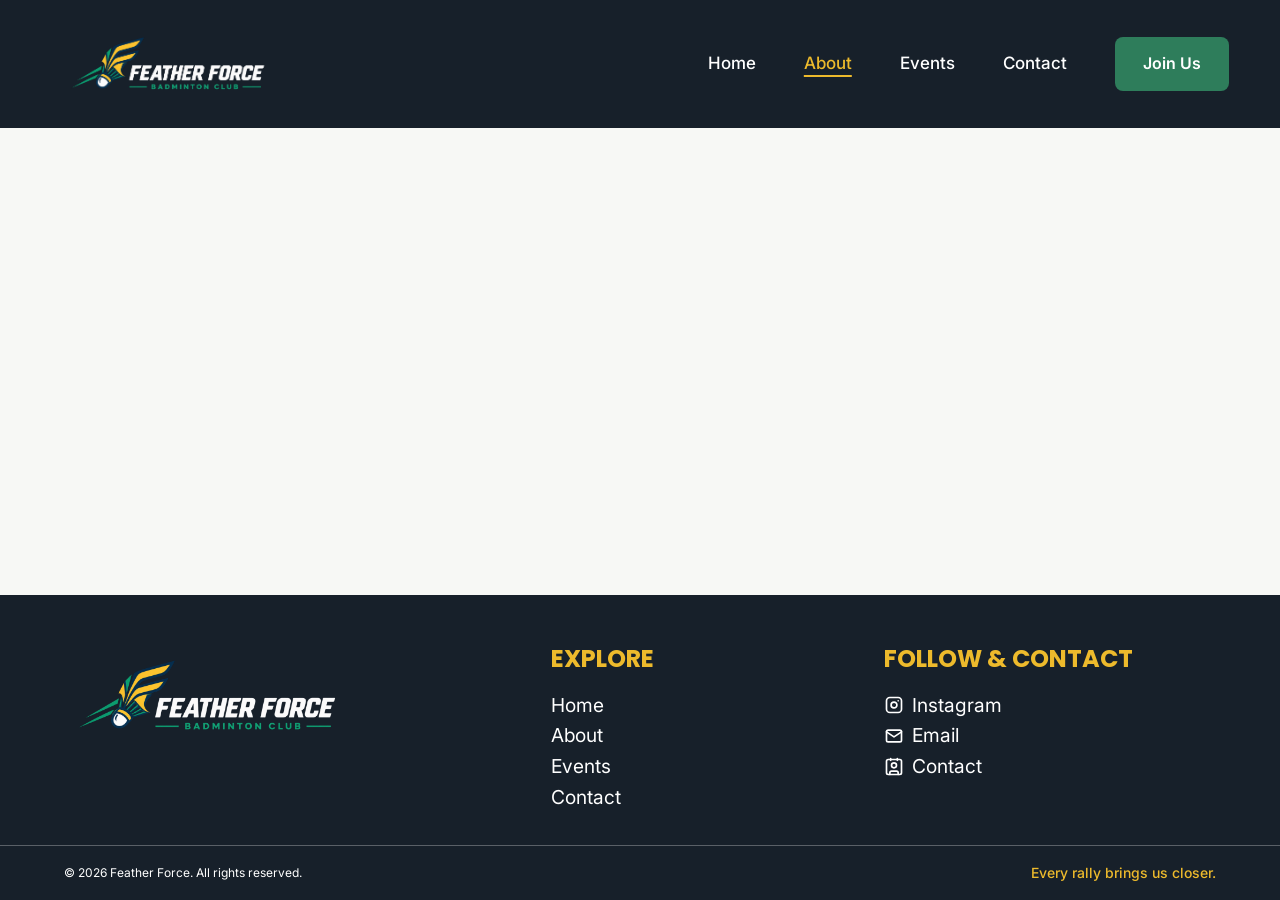
==== about.html @ 4f42dbd6 "feat: skapa grundstruktur med header och footer för about-sidan" ====
<!DOCTYPE html>
<html lang="en">
<head>
    <meta charset="UTF-8">
    <meta name="viewport" content="width=device-width, initial-scale=1.0">
    <title>About Us | Feather Force </title>

    <!-- CSS Filer -->
     <link rel="stylesheet" href="css/about.css">
     <link rel="stylesheet" href="css/main.css">

    <!-- Font Style -->
     <link rel="preconnect" href="https://fonts.googleapis.com">
     <link rel="preconnect" href="https://fonts.gstatic.com" crossorigin>
     <link href="https://fonts.googleapis.com/css2?family=Inter:wght@400;500;600;700&family=Poppins:wght@400;500;600;700&display=swap" rel="stylesheet">

    <!-- Favicon -->
      <link rel="icon" type="image/png" href="images/Feather-Force-Icon.png">

    <!-- Js -->
    <script src="main.js" defer></script>
</head>

<!-- Hela sidans innehålelt -->
<body>

    <!-- Sidans Header -->
     <header class="site-header">

        <!-- Logotyp -->
         <a href="index.html" class="logo">
            <img src="images/Feather-Force-logo.png"
            alt="Feather Force Logo ">
         </a>

        <!-- Hamburgare Meny för mobil -->
          <button 
             type="button" 
             class="menu-toggle"  
             aria-expanded="false">

             <span class="menu-text">MENY</span>

             <span class="menu-icon">
                 <span></span>
                 <span></span>
                 <span></span>
             </span>
            </button>

         <!-- Huvudnavigation -->
          <nav class="navbar">

            <ul class="nav-list">
                <li><a href="index.html">Home</a></li>
                <li><a href="about.html" class="active" aria-current="page" >About</a></li>
                <li><a href="events.html">Events</a></li>
                <li><a href="contact.html">Contact</a></li>
            </ul>

            <!-- Join Button -->
              <a href="#cta" class="btn">Join Us</a>

          </nav>

    </header>


    <!-- Sidans huvudinnehållet -->
    <main>

    </main>

    <!-- Footer -->
     <footer class="site-footer">

        <div class="footer-container">

            <!-- Logotyp -->
            <a href="index.html" class="footer-logo">
                <img src="images/Feather-Force-logo.png"
                alt="Feather Force logo">
            </a>

            <!-- Utforska rubrik -->
            <div class="footer-column">
                <h2>EXPLORE</h2>
                <ul>
                    <li><a href="index.html">Home</a></li>
                    <li><a href="about.html">About</a></li>
                    <li><a href="events.html">Events</a></li>
                    <li><a href="contact.html">Contact</a></li>
                </ul>
            </div>

            <!-- Social medier och kontakt -->

            <div class="footer-column">
                <h2>FOLLOW &amp; CONTACT</h2>

                <ul class="footer-links">
                    <li>
                        <a href="#">
                            <img src="images/brand-instagram.svg" 
                            alt="" >Instagram
                       </a>
                    </li>
                
                    <li>
                        <a href="#">
                            <img src="images/mail.svg" 
                            alt="" >Email
                        </a>
                    </li>

                    <li>
                        <a href="contact.html">
                            <img src="images/contact.svg" 
                            alt="" >Contact
                        </a>
                    </li>
                </ul>
            </div>             
        </div>

        <!-- Copyright och slogan -->
        <div class="footer-bottom">
  
            <small>&copy; 2026 Feather Force. All rights reserved.</small>
            <p>Every rally brings us closer.</p>
        </div>

     </footer>

</body>
---- css/main.css ----
/* ==========================
   Grundinställningar
========================== */

/* CSS Reset */
* {
    margin: 0;
    padding: 0;
    box-sizing: border-box;
}

/* Färger och typsnitt */
:root {
    /* Typsnitt */
    --font-heading: 'Poppins', sans-serif;
    --font-body: 'Inter', sans-serif;

    /* Grundfärger */
    --color-primary: #2E7D5B;
    --color-text: #18324A;
    --color-background: #F7F8F5;

    /* Kompletterande färger */
    --color-navy: #26354B;
    --color-dark-navy: #17202A;
    --color-yellow: #EDBA2C;
    --color-white: #ffffff;

    /* Border linje färg */
    --color-border: #d1d5db;
}

/* Grundläggande sidinställningar */
body {
    min-height: 100vh;
    display: flex;
    flex-direction: column;
    
    font-family: var(--font-body);
    color: var(--color-text);
    background-color: var(--color-background);
    line-height: 1.6;
}

/* Rubriker */
h1, h2, h3, h4, h5, h6 {
    font-family: var(--font-heading);
    line-height: 1.3;
}

/* Gemensam stil för label */
.label{
    color: var(--color-primary);
    font-size: 0.875;
    font-weight: bold;
}

/* Gemensam stil för knappar */
.button{
    display: inline-block;
    border-radius: 10px;
    font-weight: 600;
    text-decoration: none;

    transition: background-color 0.3s ease,
        color 0.3s ease,
        border-color 0.3s ease,
        transform 0.2s ease;
    cursor: pointer;
}

/* Gemensam hover för primär knappar */
.button-primary:hover {
    background-color: #245f46;
    transform: translateY(-2px);
}

/* Gemensam active för primär */
.button-primary:active {
    background-color: #1b4935;
    transform: translateY(0);
}

/* Gemensam hover för sekundär knappar */
.button-secondary:hover {
    background-color: var(--color-navy);
    color: var(--color-white);
    transform: translateY(-2px);
}

/* Gemensam ative för sekundär knappar */
.button-secondary:active {
    background-color: var(--color-dark-navy);
    color: var(--color-white);
    transform: translateY(0);
}

/* Gemensam hover för  alla länkar */
.events-link:hover,
.events-link1:hover,
.events-link3:hover,
.events-link1:hover{
    color: #245f46;
}

/* Gemensam avtive för alla länakr */
.events-link:active,
.events-link1:active,
.events-link2:active,
.events-link3:active{
    color: #1b4935;
}

/* Länkar */
a {
    color: inherit;
}

/* Tangentbordsnavigering */
:focus-visible {
    outline: 2px solid var(--color-yellow);
    outline-offset: 3px;
}
/* ------------------------------------------------ */

/* ==========================
  Header - Mobile first 
========================== */

/* Sidhuvud */
.site-header {
    display: flex;
    justify-content: space-between;
    align-items: center;

    flex-wrap: wrap;
    padding: 1rem 2% ;
    background-color: var(--color-dark-navy);
    color: var(--color-white);
    
    
}

/* Logotyp */
.logo img {
    display: block;
    width: 13rem;
    height: auto;
}

/* Hamburgermeny */
.menu-toggle {
    display: flex;
    align-items: center;
    gap: 0.5rem;
    padding: 0.5rem;

    background: transparent;
    border: none;
    color: var(--color-white);
    font: inherit;
    cursor: pointer;

    transform: translateY(8px);
}

/* Menytext */
.menu-text {
    font-size: 1rem;
    font-weight: 600;
    letter-spacing: 0.05em;
}

/* Hamburgarikon */
.menu-icon {
    display: flex;
    flex-direction: column;
    gap: 0.3125rem;
    
}

/* Hamburgarikonens tre linjer */
.menu-icon span {
    display: block;
    width: 1.5rem;
    height: 0.125rem;

    background-color: currentColor;
    border-radius: 0.125rem;
    transition: transform 0.3s ease, opacity 0.3s ease;
}

/* Första linjen när menyn öppnas */
.menu-toggle[aria-expanded="true"] .menu-icon span:first-child {
    transform: translateY(7px) rotate(45deg);
}

/* Mittenlinjen när menyn öppnas */
.menu-toggle[aria-expanded="true"] .menu-icon span:nth-child(2) {
    opacity: 0;
}

/* Sista linjen när menyn öppnas */
.menu-toggle[aria-expanded="true"] .menu-icon span:last-child {
    transform: translateY(-7px) rotate(-45deg);
}

/* Navigation - dold på mobil */
.navbar {
    display: none;
    flex-direction: column;
    align-items: center;
    
    width: 100%;
    gap: 1.5rem;
}

/* Visa navigation när menyn öppnas */
.navbar.is-open {
    display: flex;
    padding: 1.5rem 0;

    border-top: 1px solid rgba(245, 246, 243, 0.3);
    border-bottom: 1px solid rgba(245, 246, 243, 0.3);
}

/* Navigationslista */
.nav-list {
    display: flex;
    flex-direction: column;
    align-items: center;

    gap: 0.125rem;
    list-style: none;
    font-weight: 500;
}

/* Navigationslänkar */
.nav-list a {
    display: inline-block;
    padding: 0.5rem;

    font-size: 1.25rem;
    color: var(--color-white);
    text-decoration: none;
    transition: color 0.3s ease;
}

/* Aktiv sida */
.nav-list a.active {
    color: var(--color-yellow);
    text-decoration: underline;
    text-decoration-color: var(--color-yellow);
    text-decoration-thickness: 0.125rem;
    text-underline-offset: 0.35rem;
}

/* Hover på navigationslänkar */
.nav-list a:hover {
    color: var(--color-yellow);
}

/* Join Us-knapp */
.navbar .btn {
    display: inline-block;
    padding: 0.75rem 1.5rem;
    background-color: var(--color-primary);

    color: var(--color-white);
    font-weight: 600;
    text-decoration: none;
    text-align: center;

    border-radius: 8px;
    transition: background-color 0.3s ease;
}

/* Hover på Join Us-knappen */
.navbar .btn:hover {
    background-color: #236146;
    transform: translateY(-2px);
}

/* ---------------------------------------- */

/* ==========================
  Footer - Mobile first 
========================== */

/* Sidans footer */
.site-footer {
   margin-top: auto;
   color: var(--color-white);
   padding: 3rem 0 0;
   background-color: var(--color-dark-navy);
}

/* Behållare för footerns innehåll */
.footer-container {
    display: grid;
    grid-template-columns: repeat(2, minmax(0, 1fr));

    gap: 2rem 1rem;
    width: 90%;
    max-width: 75rem;
    margin: 0 auto;
}

/* Logotyp över båda kolumnerna */
.footer-logo {
    grid-column: 1 / -1;
    justify-self: center;
}

/* Anpassar logotypens storlek */
.footer-logo img {
    display: block;
    width: 13rem;
    height: auto;
   
}

/* Kolumner för länkar och kontakt */
.footer-column {
    display: flex;
    flex-direction: column;
    align-items: flex-start;

    gap: 1rem;
    text-align: left;
    transform: translateX(1rem);
}

.footer-column h2{
    color: var(--color-yellow);
}

/* Listelement i footer */
.footer-column li {
    list-style: none;
}

/* Länkar i footerns kolumner */
.footer-column a {
    color: var(--color-white);
    font-size: 1rem;
    text-decoration: none;
    transition: color 0.3s ease;
}

/* Hover och tangentbordsfokus på länkar */
.footer-column a:hover,
.footer-column a:focus-visible {
    color: var(--color-yellow);
}

/* Lista för sociala medier och kontakt */
.footer-links {
    align-items: flex-start;
}

/* Länkar för sociala medier och kontakt */
.footer-links a {
    display: flex;
    align-items: center;
    gap: 0.5rem; 
}

/* Ikoner för sociala medier och kontakt */
.footer-links img {
    display: block;
    width: 1.25rem;
    height: 1.25rem;
    flex-shrink: 0;
    filter: brightness(0) invert(1);
}

/* Nedre delen av footer */
.footer-bottom {
    display: flex;
    flex-direction: column;
    align-items: center;
    gap: 0.75rem;

    margin-top: 3rem;
    padding: 1.5rem 5%;
    border-top: 1px solid rgba(245, 246, 243, 0.3);
    text-align: center;
}

/* Copyright-text */
.footer-bottom small {
    font-size: 0.75rem;
    line-height: 1.5;
}

/* Webbplatsens slogan */
.footer-bottom p {
    font-size: 0.875rem;
    font-weight: 500;
    color: var(--color-yellow);
}







/* ==========================================
   Header för laptop –  1024px
========================================== */

@media (min-width: 1024px) {

    /* Sidhuvud */
    .site-header {
        display: flex;
        flex-direction: row;
        padding: 1.5rem 4%;

        flex-wrap: nowrap;
        justify-content: space-between;
        align-items: center;

        position: sticky;
        top: 0;
        z-index: 1000;
    }

     /* Logotyp */
    .logo {
        margin-left: 0;
    }

    /* Logotyp bild */
    .logo img {
        width: 15rem;
    }

    /* Dölj hamburgermeny */
    .menu-toggle {
        display: none;
    }

    /* Navigation */
    .navbar,
    .navbar.is-open {
        display: flex;
        flex-direction: row;
        align-items: center;

        width: auto;
        gap: 2.5rem;
        padding: 0;
        margin: 0;
        border: none;
    }

    /* Navigationslista */
    .nav-list {
        display: flex;
        flex-direction: row;
        align-items: center;
        gap: 2rem;
    }

    /* Navigationslänkar */
    .nav-list a {
        font-size: 1.0625rem;
        white-space: nowrap;
    }

    /* Join Us-knapp */
    .navbar .btn {
        padding: 0.875rem 1.75rem;
        white-space: nowrap;
    }




   /* ==========================================
    Footer för laptop –  1024px
   ========================================== */

    /* Behållare med tre kolumner */
    .footer-container {
        display: grid;
        grid-template-columns: 1.5fr 1fr 1.2fr;
        align-items: start;   
        gap: 2rem;

        width: 92%;
        max-width: none;
        margin: 0 auto;
    }

    /* Logotyp i första kolumnen */
    .footer-logo {
        grid-column: 1;
        justify-self: start;
    }


    /* Anpassar logotypens storlek */
    .footer-logo img {
        display: block;
        width: 20rem;
        height: auto;
    }

    /* Nedre delen av footer */
    .footer-bottom {
        flex-direction: row;
        justify-content: space-between;
        align-items: center;

        margin-top: 2rem;
        padding: 1rem 5%;
    }

    .footer-column a{
        font-size: 1.2rem;
    }
    
}


    
/* ==========================================
  Header – Stora skärmar (från 1440px)
========================================== */
@media (min-width: 1920px) {


   /* Logotyp */
   .logo img{
       width: 20rem;
   }


   /* Navigationslänkar */
   .nav-list a {
       font-size: 1.125rem;
      
   }


   /* Join Us-knapp */
   .navbar .btn {
       padding: 1rem 4rem;
       font-size: 1.15rem;
   }
  
}
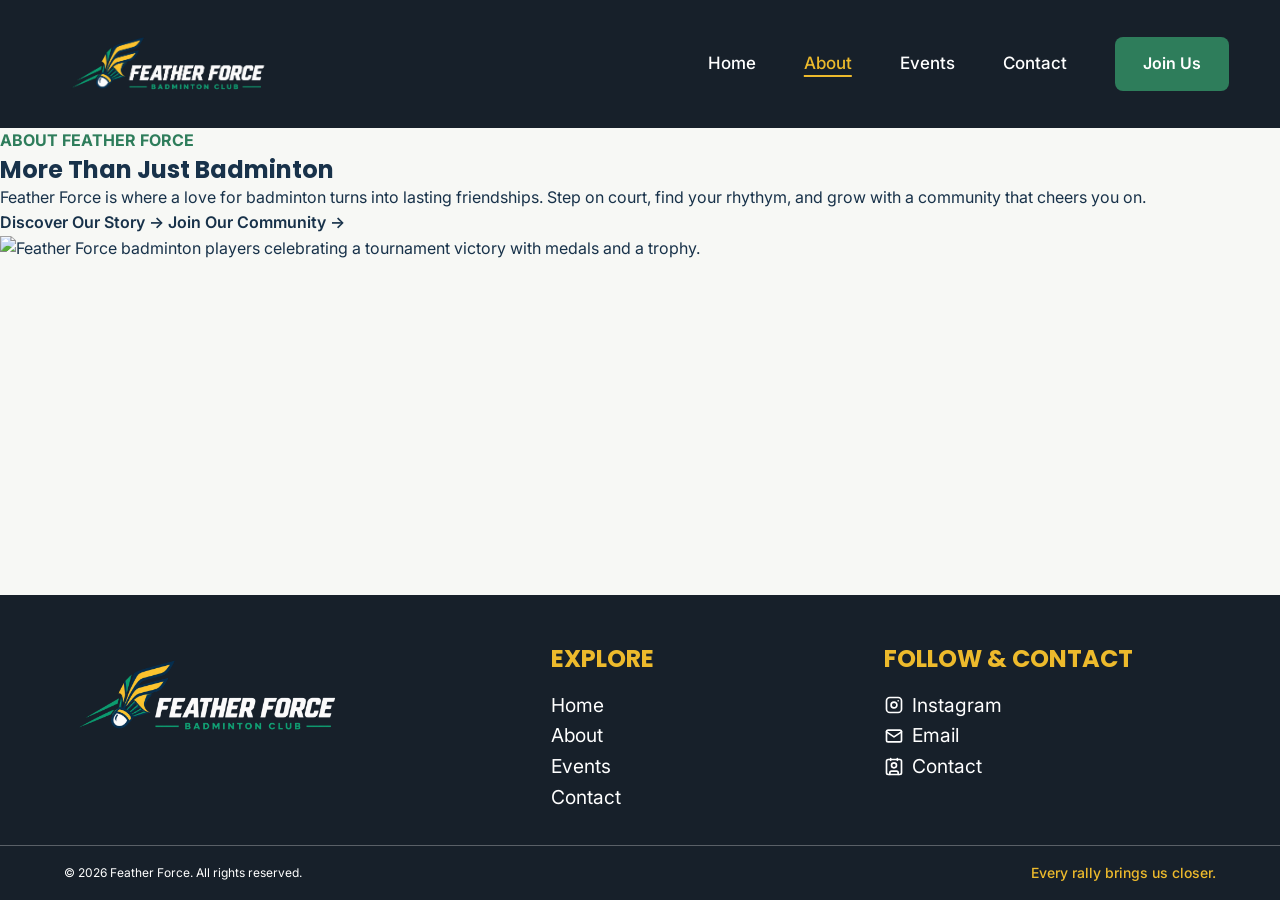
==== commit 93c14342: "feat: Skapar  hero-sektion för About-sidan" ====
--- a/about.html
+++ b/about.html
@@ -69,6 +69,56 @@
     <!-- Sidans huvudinnehållet -->
     <main>
 
+        <!-- Hero sektion -->
+        <section class="hero-section">
+
+            <!-- Hero Inehållet behållare  -->
+            <div class="hero-container">
+
+                <!-- Hero innehållet -->
+                <div class="hero-content">
+
+                    <!-- Etikettet -->
+                    <span class="label">
+                        ABOUT FEATHER FORCE
+                    </span>
+
+                    <!-- Sidans huvudrubrik -->
+                    <h1>More Than Just Badminton </h1>
+
+                    <!-- Presentation -->
+                    <p>
+                       Feather Force is where a love for badminton turns
+                       into lasting friendships. Step on court, find your rhythym,
+                       and grow with a community that cheers you on. 
+                    </p>
+
+                    <!-- Knappar -->
+                     <div class="hero-actions">
+
+                        <a href="#our-story"
+                        class="button button-primary">
+                        Discover Our Story &rightarrow;
+                        </a>
+
+                        <a href="contact.html"
+                        class="button button-secondary">
+                        Join Our Community &rightarrow;
+                        </a>
+
+                     </div>
+                </div>
+
+                <!-- Hero-bild -->
+                <img src="images/about-page-hero-img.png"
+                  alt="Feather Force badminton players celebrating 
+                  a tournament victory with medals and a trophy."
+                  class="hero-image"
+                >
+            </div>
+        </section>
+
+
     </main>
 
     <!-- Footer -->
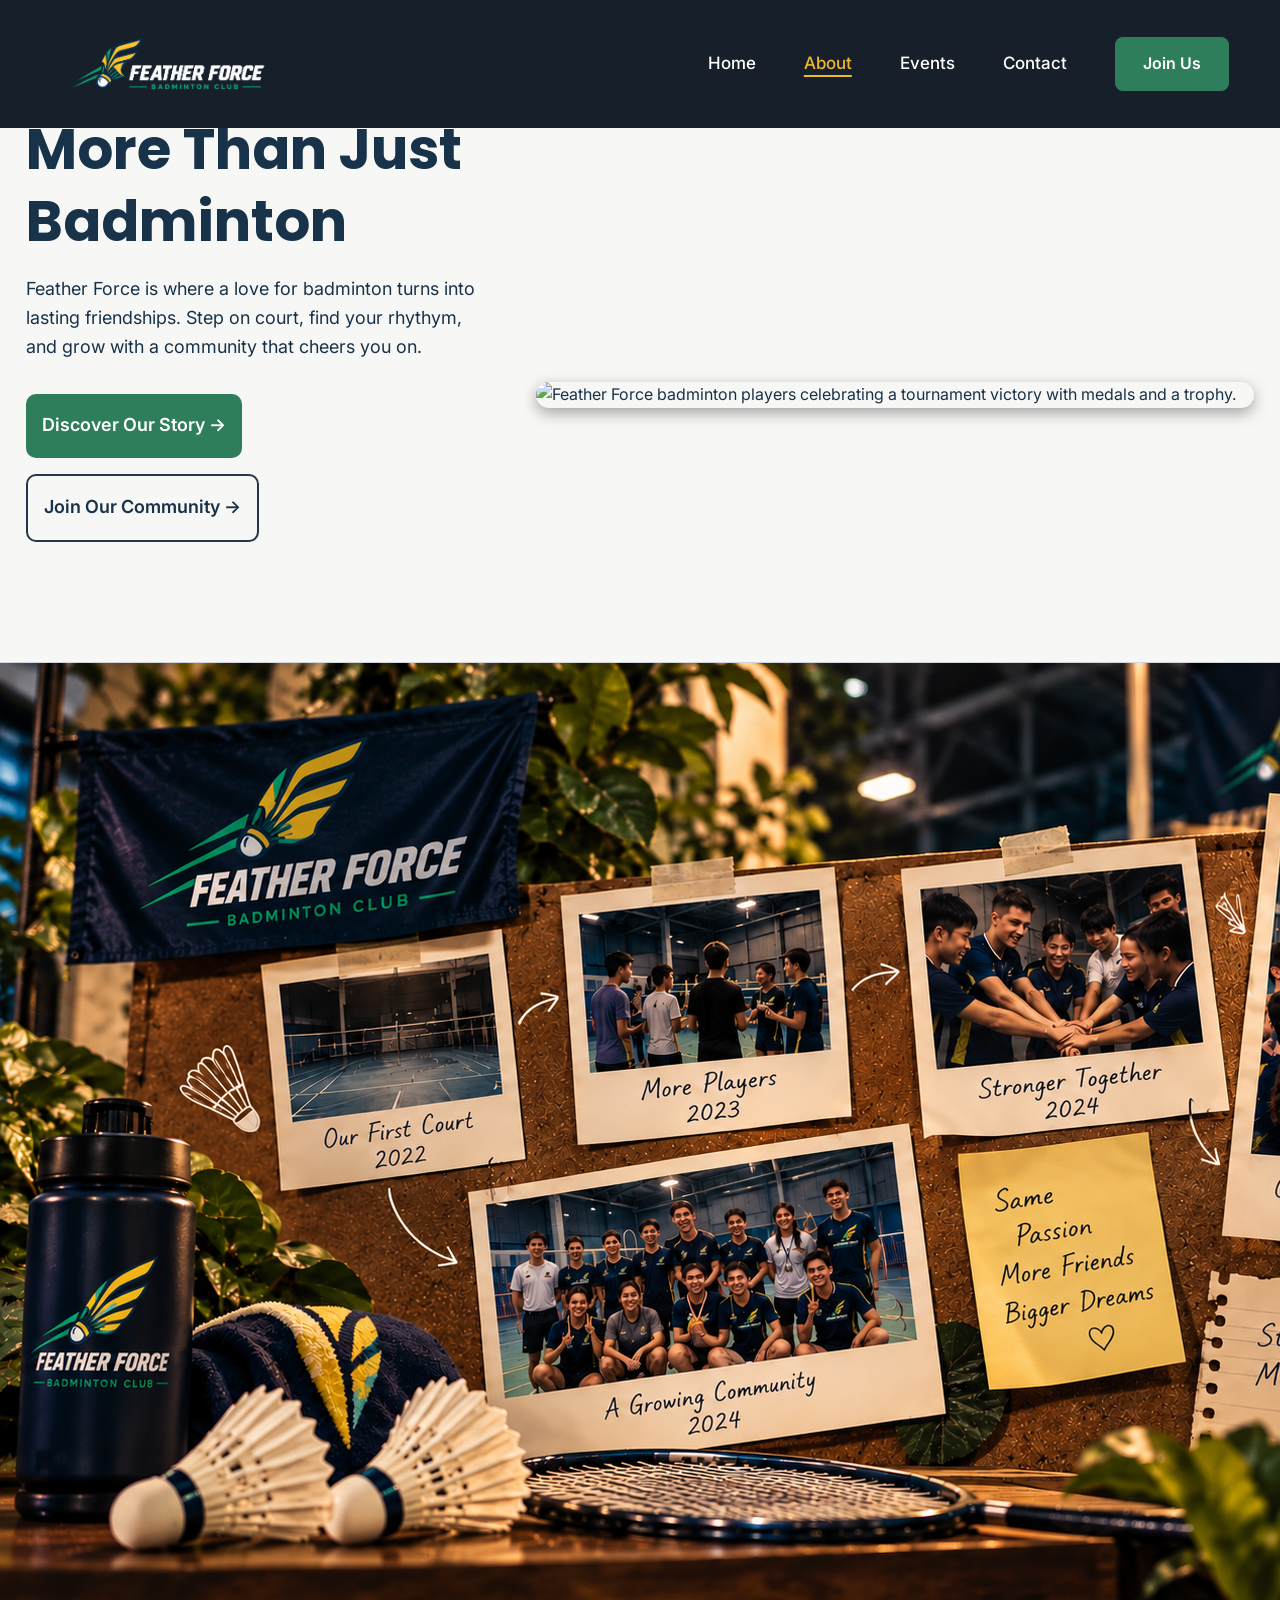
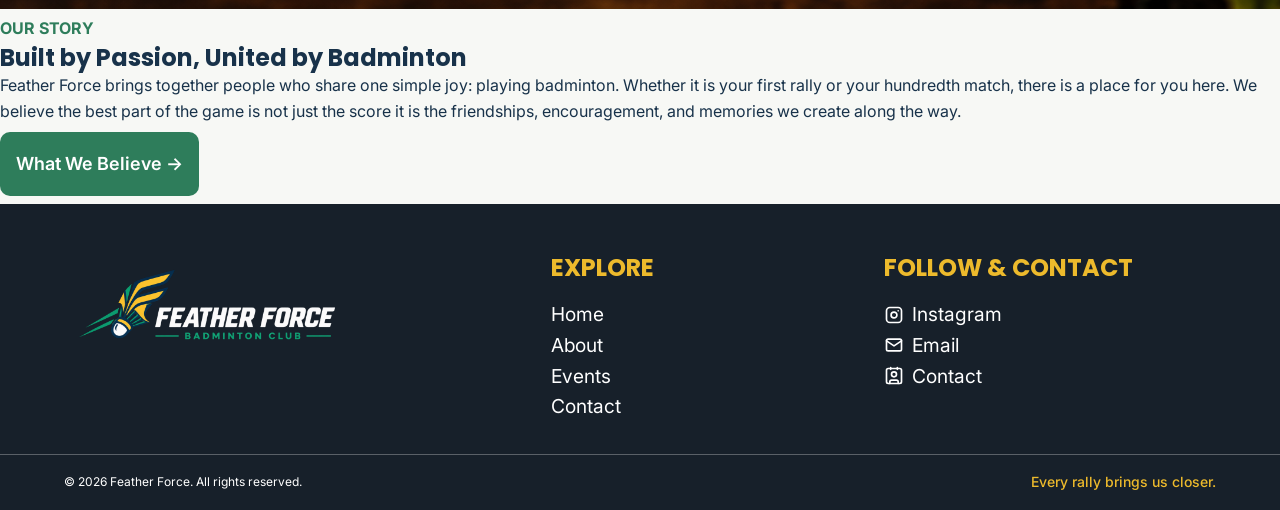
==== commit 5f8903bc: "feat: lägg till story-sektion på About-sidan" ====
--- a/about.html
+++ b/about.html
@@ -117,6 +117,51 @@
                 >
             </div>
         </section>
+
+
+         <!-- Story sektion -->
+        <section class="story-section">
+
+            <!-- Story Inehållet behållare  -->
+            <div class="story-container">
+
+                <!-- story-bild -->
+                <img src="images/storyline-storySection-img.png"
+                  alt="Feather Force badminton players celebrating 
+                  a tournament victory with medals and a trophy."
+                  class="story-image"
+                >
+
+                <!-- story innehållet -->
+                <div class="story-content">
+
+                    <!-- Etikettet -->
+                    <span class="label">
+                        OUR STORY
+                    </span>
+
+                    <!-- Underrubrik 2 -->
+                    <h2>Built by Passion, United by Badminton </h2>
+
+                    <!-- Presentation -->
+                    <p>
+                       Feather Force brings together people who share one simple joy: 
+                       playing badminton. Whether it is your first rally or your 
+                       hundredth match, there is a place for you here. We believe the
+                       best part of the game is not just the score it is the friendships,
+                    encouragement, and memories we create along the way.
+                    </p>
+
+                    <!-- Knappar -->
+                    <a href="#our-values" id="our-story"
+                        class="button button-primary">
+                        What We Believe &rightarrow;
+                    </a>    
+                </div>
+            </div>
+        </section>
+
+
 
 
     </main>
--- a/css/about.css
+++ b/css/about.css
@@ -0,0 +1,167 @@
+/* ==========================
+  Hero sektion - Mobile first 
+========================== */
+
+/* Behållare för hero-sektionens innehåll */
+.hero-container{
+    padding: 2rem 5%;
+    border-bottom: 1px solid var(--color-border);
+}
+
+/* Huvudrubrik */
+.hero-content h1{
+    font-size: 2rem;
+    max-width: 15ch;
+    padding: 0.5rem 0;
+}
+
+/* presentation text */
+.hero-content p{
+    font-size: 1rem;
+    padding: 0.5rem 0;
+    
+}
+
+/* Gemensam stil för knappar */
+.button{
+    font-size: 1rem;
+    padding: 0.75rem 1.5rem;
+    margin: 0.5rem 0;
+}
+
+/* Primär knapp */
+.button-primary {
+    background-color: var(--color-primary);
+    color: var(--color-white);
+}
+
+/* Sekundär knapp */
+.button-secondary {
+    background-color: transparent;
+    color: var(--color-text);
+    border: 2px solid var(--color-navy);
+}
+
+/* Hero-bild med rundade hörn och skugga */
+.hero-container img{
+    display: block;
+    width: 100%;
+    height: auto;
+    margin: 1.5rem 0 0;
+
+    box-shadow: 0 5px 15px rgba(0, 0, 0, 0.35);
+    border-radius: 15px;
+}
+/*===================================================== */
+
+
+/* ==========================
+  Our Story sektion - Mobile first 
+========================== */
+
+
+
+
+
+
+/* ==========================================
+   Hero-sektion för laptop –  1024px
+========================================== */
+
+@media (min-width: 1024px){
+
+    /* Två kolumner för text och bild */
+    .hero-container {
+        display: grid;
+        grid-template-columns: 2fr 3fr;
+        align-items: center;
+        padding: 2rem 2%;
+        gap: 2rem;
+    }
+
+    /* Flyttar hero-innehållet uppåt */
+    .hero-content{
+        transform: translateY(-5rem);
+    }
+    
+    /* Större huvudrubrik på laptop */
+    .hero-content h1{
+        font-size: 3.5rem;
+    }
+
+    /* Anpassar textstorlek och radlängd */
+    .hero-content p{
+        font-size: 1.125rem;
+        max-width: 42ch;
+        margin-bottom: 1rem;
+    }
+
+    /* Anpassar hero-bilden till sin kolumn */
+    .hero-container img {
+        display: block;
+        width: 100%;
+        height: auto;
+        border-radius: 1rem;
+        margin:0;
+       
+    }
+
+    /* Större knappar med mer mellanrum */
+    .button{
+        font-size: 1.125rem;
+        padding: 1.10rem 1rem;
+        margin-right: 1rem;
+    }
+}
+
+
+
+
+/* ==========================================
+   Hero-sektion för Desktop –   2650px
+========================================== */
+@media (min-width: 2650px) {
+
+    /* Anpassar kolumner och avstånd för stora skärmar */
+    .hero-container {
+        display: grid;
+        grid-template-columns: 2fr 3fr;
+        align-items: center;
+        padding: 2rem 2%;
+        gap: 4rem;
+    }
+
+    /* Flyttar hero-innehållet längre upp */
+    .hero-content {
+        transform: translateY(-10rem);
+    }
+
+    /* Större huvudrubrik med begränsad radlängd */
+    .hero-content h1 {
+        font-size: 5.5rem;
+    }
+
+    /* Anpassar textstorlek och radlängd  */
+    .hero-content p {
+        font-size: 1.5rem;
+        max-width: 45ch;
+        margin-bottom: 2rem;
+    }
+
+    /* Anpassar storleken på hero-etiketten */
+    .hero-content .label {
+        font-size: 1.25rem;
+    }
+
+    /* Anpassar knappar för stora skärmar */
+    .button {
+        font-size: 1.25rem;
+        padding: 1.25rem 2rem;
+    }
+
+    .hero-container img{
+        height: 90%;
+        width: 100%;
+    }
+    /* =========================================== */
+}
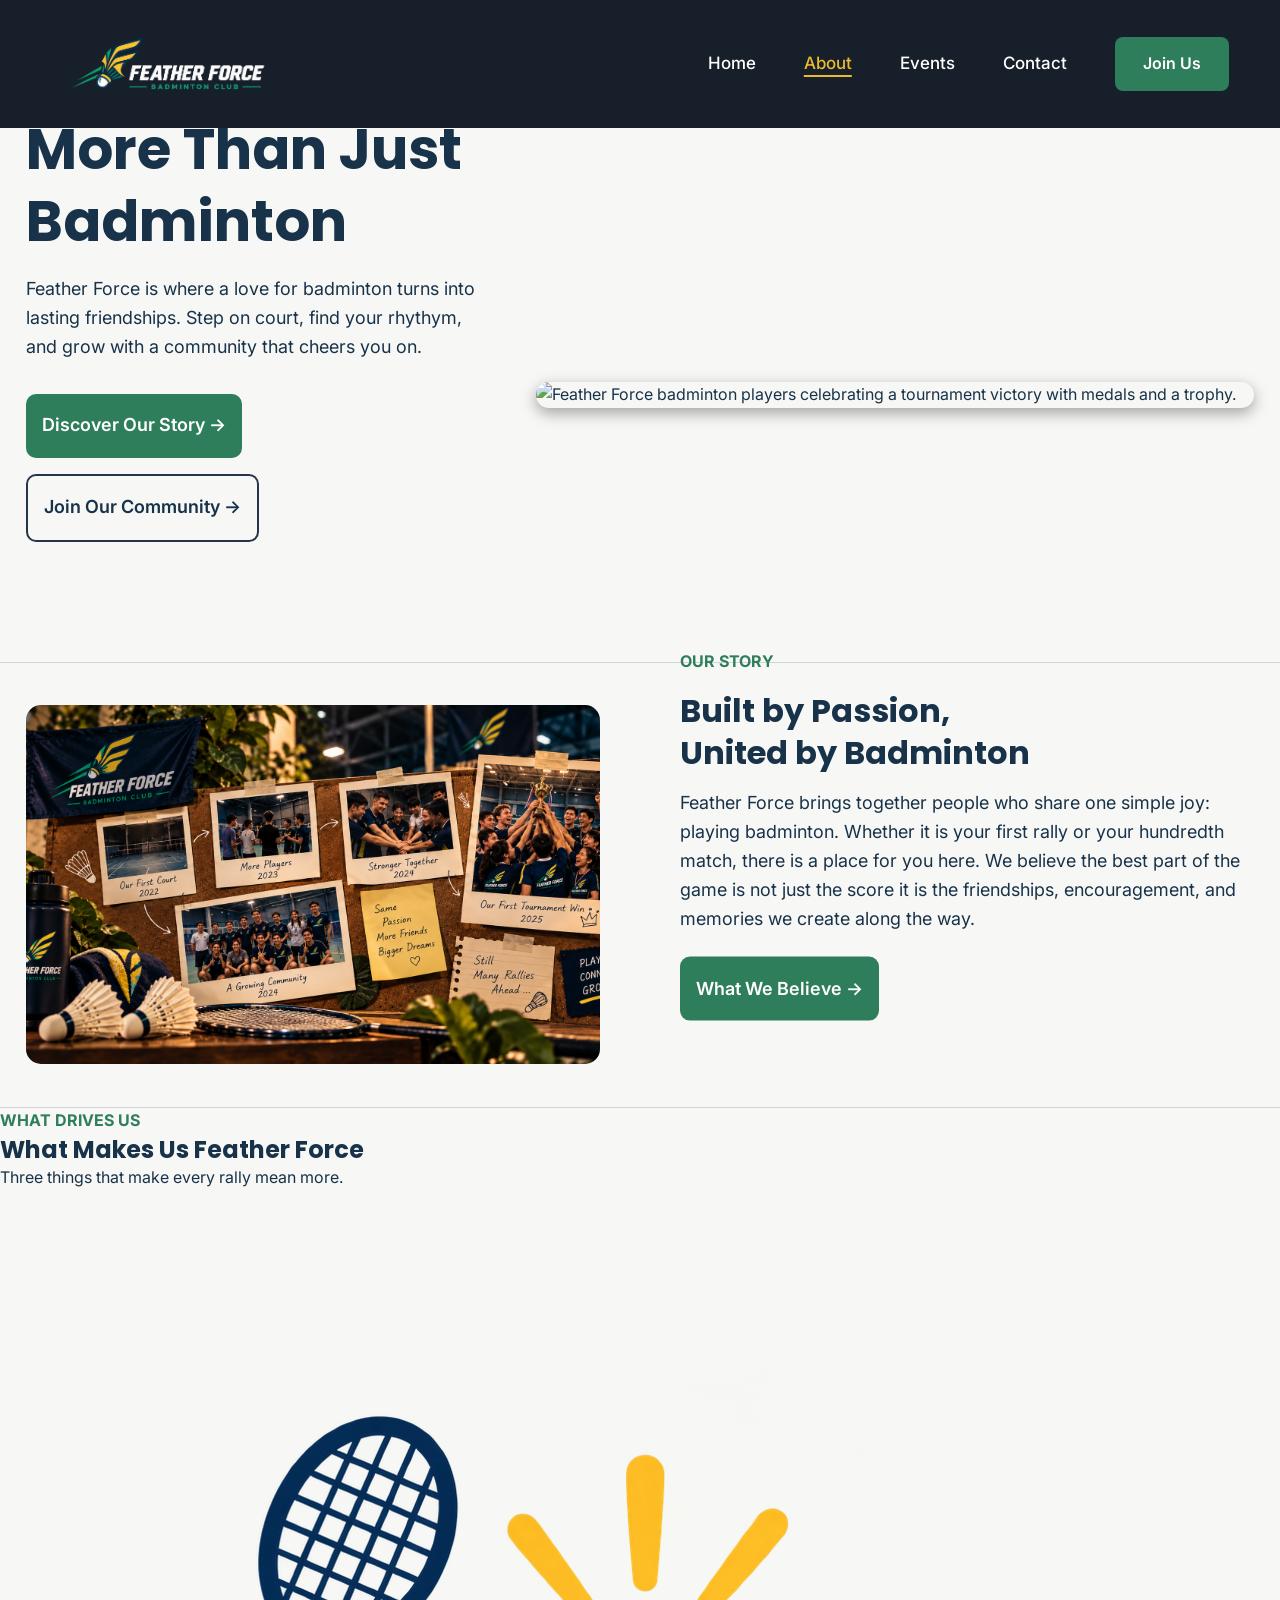
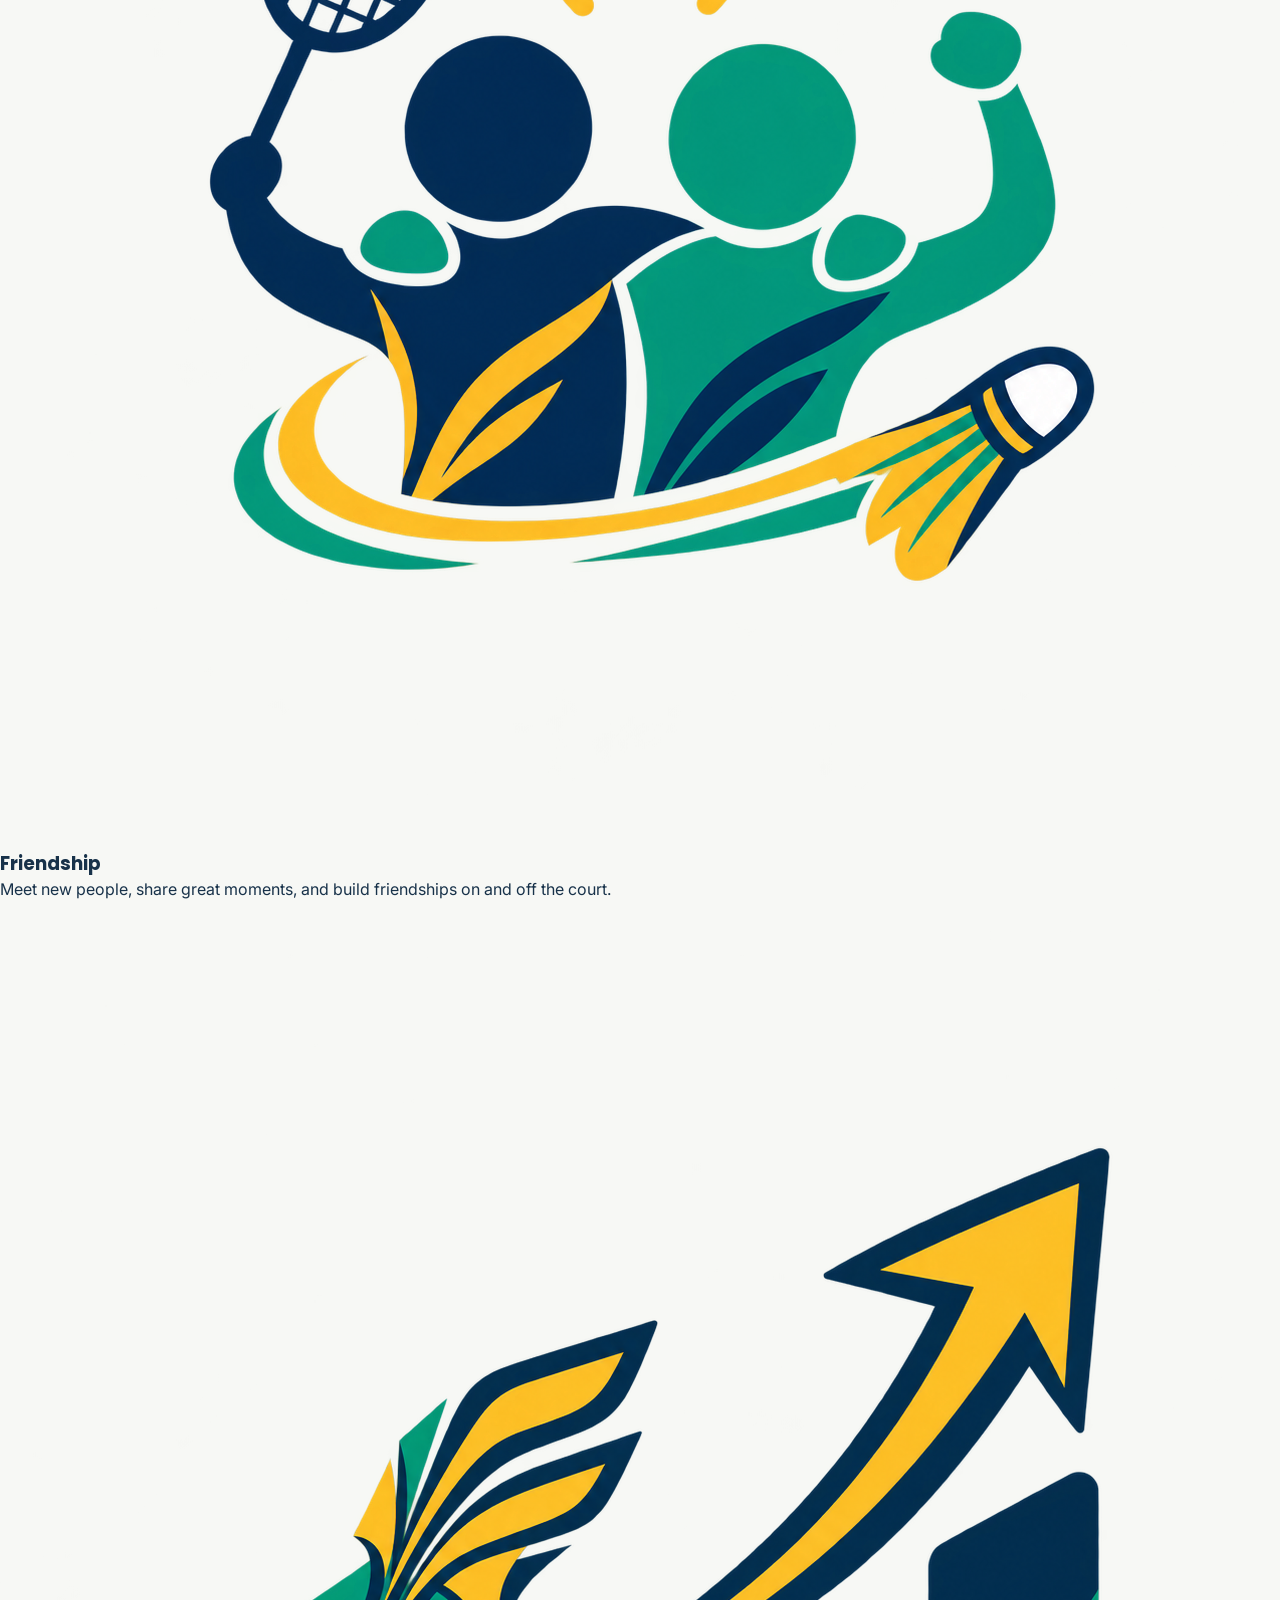
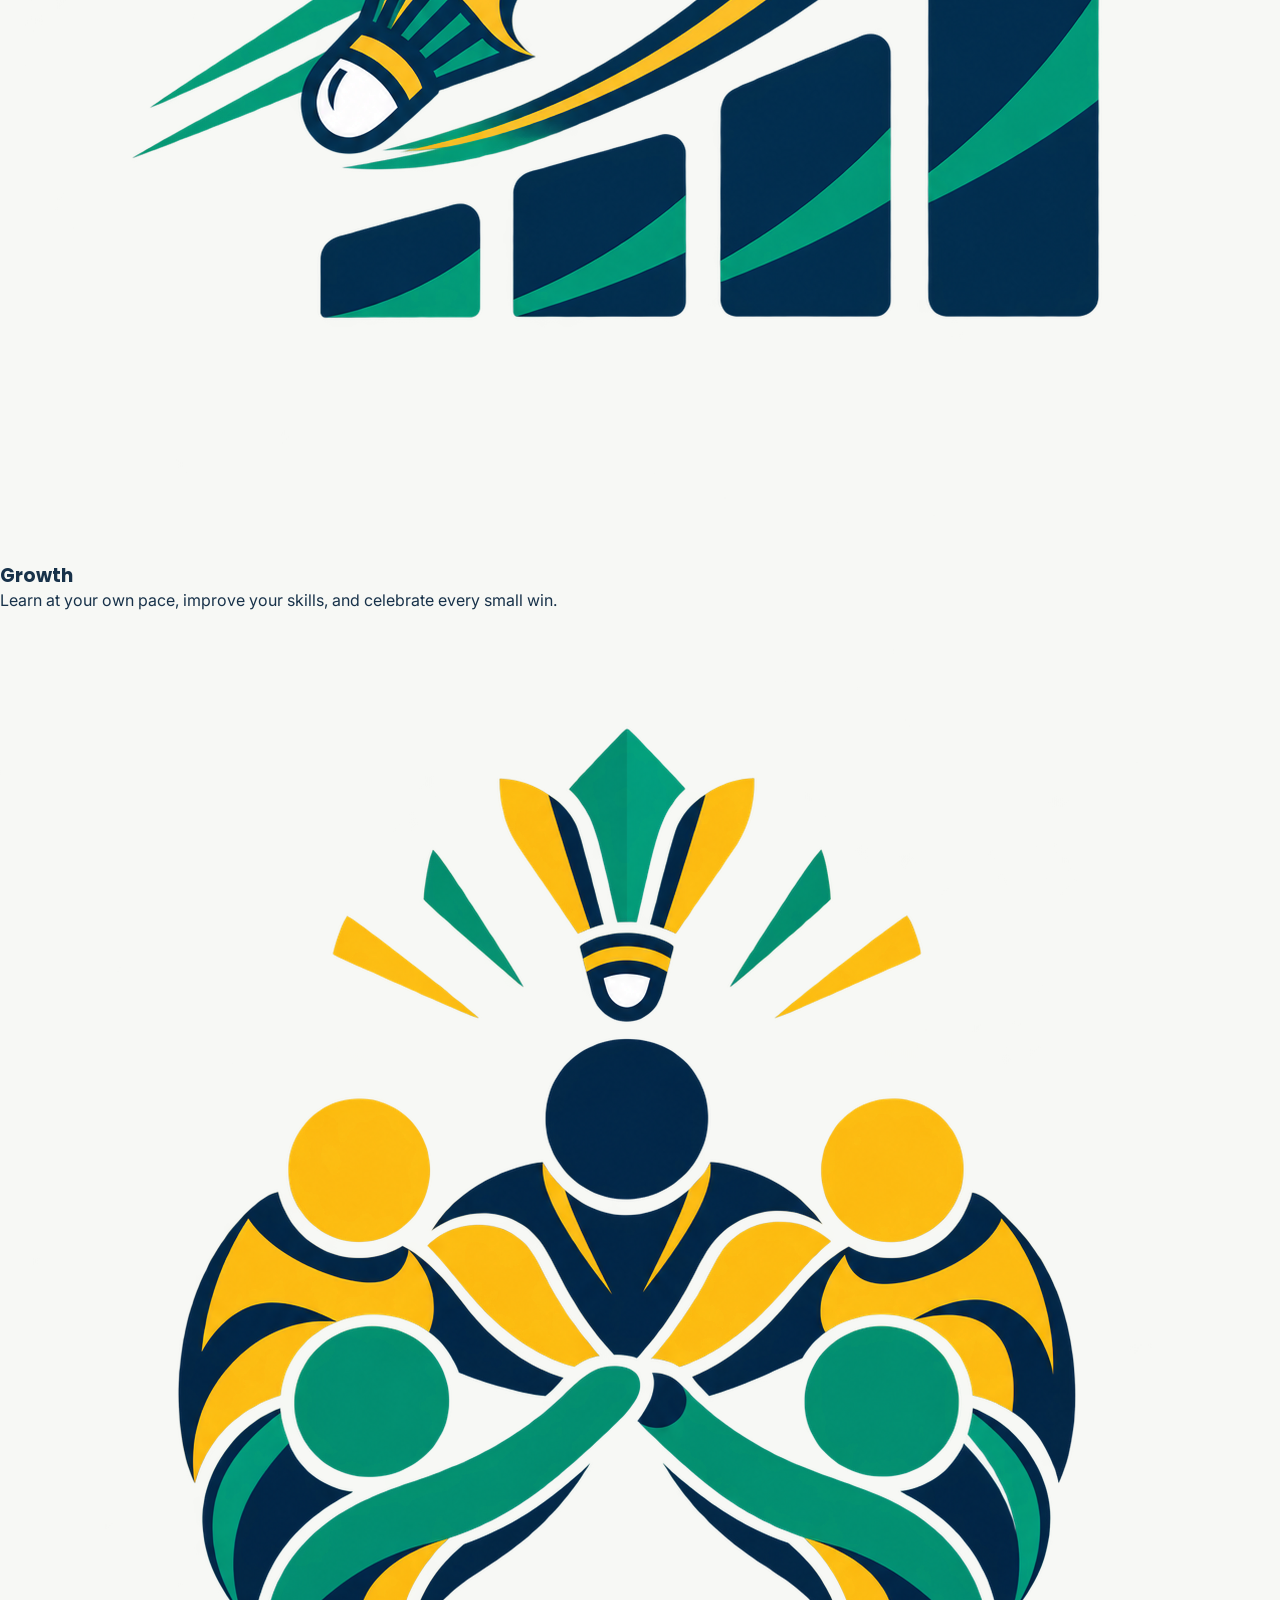
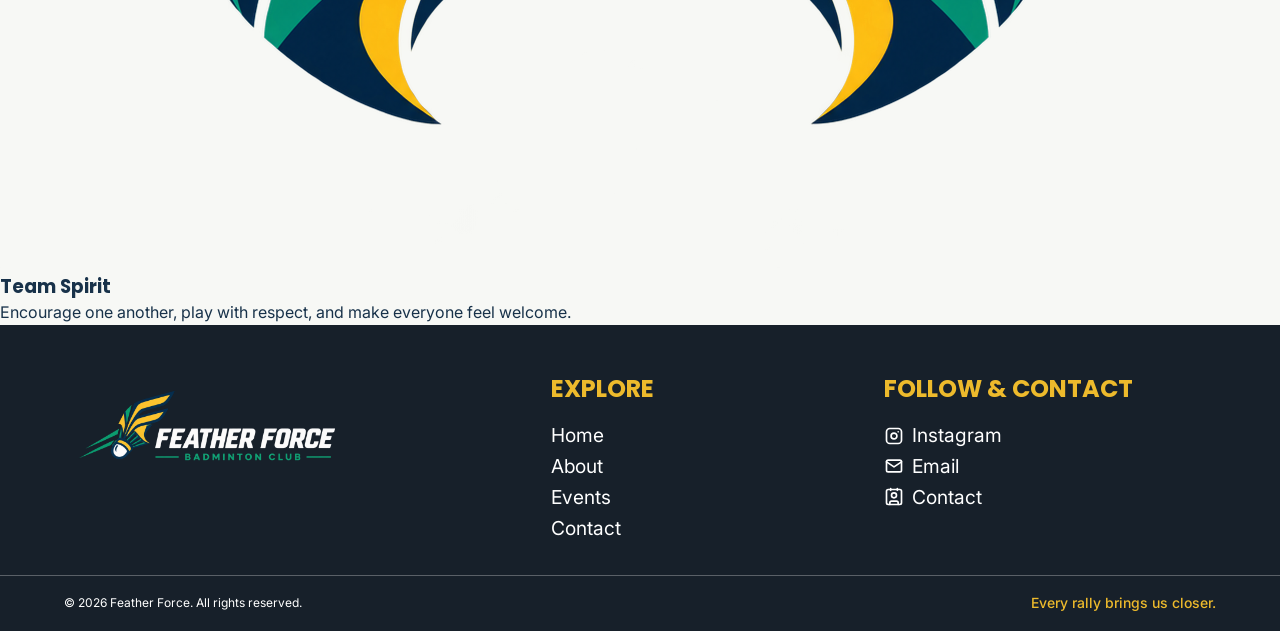
==== commit 9bfeacfe: "feat: lägg till values-sektion på About-sidan" ====
--- a/about.html
+++ b/about.html
@@ -157,6 +157,88 @@
                         class="button button-primary">
                         What We Believe &rightarrow;
                     </a>    
+                </div>
+            </div>
+        </section>
+
+        <!-- Our Values - Sektion -->
+        <section class="values-section" id="our-values">
+
+            <!-- Behållare för hela sektionen -->
+            <div class="values-container">
+
+                <!-- Sektionens innehåll -->
+                <div class="values-content">
+
+                    <!-- Etikett -->
+                    <span class="label">WHAT DRIVES US</span>
+
+                    <!-- Underrubrik 2 -->
+                    <h2>What Makes Us Feather Force</h2>
+
+                    <!-- Beskrivande text -->
+                    <p>Three things that make every rally mean more.</p>
+                </div>
+
+                <!-- Behållare för de tre värderingskorten -->
+                <div class="values-grid">
+
+                    <!-- Kort 1: Friendship -->
+                    <article class="value-card">
+                        <!-- Ikon -->
+                        <img src="images/values-icon1.png" alt=""
+                         class="value-icon"
+                        >
+
+                        <!-- Rubrik nivå 3 -->
+                        <h3>Friendship</h3>
+
+                        <!-- Beskrivande text -->               
+                        <p>
+                            Meet new people, share great moments, and
+                            build friendships on and off the court.
+        
+                        </p>
+                    </article>
+
+                    <!-- Kort 2: Growth -->
+                    <article class="value-card">
+
+                        <!-- Ikon -->
+                        <img
+                            src="images/values-icon2.png" alt=""
+                            class="value-icon"
+                        >
+
+                        <!-- Rubrik nivå 3 -->
+                        <h3>Growth</h3>
+
+                        <!-- Beskrivande text -->
+                        <p>
+                            Learn at your own pace, improve your skills,
+                            and celebrate every small win.
+                        </p>
+
+                    </article>
+
+                    <!-- Kort 3: Team Spirit -->
+                    <article class="value-card">
+
+                        <!-- Ikon -->
+                        <img
+                            src="images/values-icon3.png" alt=""
+                            class="value-icon"
+                        >
+
+                        <!-- Rubrik nivå 3 -->
+                        <h3>Team Spirit</h3>
+
+                        <!-- Beskrivande text -->
+                        <p>
+                            Encourage one another, play with respect,
+                            and make everyone feel welcome.
+                        </p>
+                    </article>
                 </div>
             </div>
         </section>
--- a/css/about.css
+++ b/css/about.css
@@ -58,6 +58,51 @@
 /* ==========================
   Our Story sektion - Mobile first 
 ========================== */
+
+/* ==========================
+   STORY-SEKTION - MOBILE FIRST
+========================== */
+
+/* Behållare för bild och innehåll */
+.story-container {
+    display: grid;
+    grid-template-columns: 1fr;
+    gap: 2rem;
+    padding: 2rem 5%;
+    border-bottom: 1px solid var(--color-border);
+}
+
+/* Bilden anpassas till behållarens bredd */
+.story-image {
+    display: block;
+    width: 100%;
+    height: auto;
+
+    aspect-ratio: 16 / 10;
+    object-fit: cover;
+    border-radius: 15px;
+}
+
+/* Behållare för textinnehållet */
+.story-content {
+    display: flex;
+    flex-direction: column;
+    align-items: flex-start;
+    gap: 1rem;
+}
+
+/* Underrubrik 2  */
+.story-content h2 {
+    font-size: 2rem;
+    max-width: 18ch;
+}
+
+/* Beskrivande text */
+.story-content p {
+    font-size: 1rem;
+    max-width: 35ch;
+    hyphens: auto;      /* Delar upp långa ord med bindestreck vid behov */
+}
 
 
 
@@ -89,7 +134,7 @@
         font-size: 3.5rem;
     }
 
-    /* Anpassar textstorlek och radlängd */
+    /* Anpassar textstorlek */
     .hero-content p{
         font-size: 1.125rem;
         max-width: 42ch;
@@ -112,6 +157,35 @@
         padding: 1.10rem 1rem;
         margin-right: 1rem;
     }
+
+
+    /* ==========================================
+   Story-sektion för laptop –  1024px
+   ========================================== */
+
+   /* Bild och text placeras bredvid varandra */
+    .story-container {
+        grid-template-columns: 1fr 1fr;
+        align-items: center;
+        gap: 5rem;
+        padding: 2rem 2%;
+    }
+
+    /* Flytta upp hela story-content */
+    .story-content{
+        transform: translateY(-2.9rem);
+    }
+
+    /* Större rubrik på laptop */
+    .story-content h2 {
+        font-size: 2rem;
+    }
+
+    /* Begränsar textens bredd och anpassa storlek */
+    .story-content p {
+        max-width: 55ch;
+        font-size: 1.125rem;
+    }
 }
 
 
@@ -136,12 +210,12 @@
         transform: translateY(-10rem);
     }
 
-    /* Större huvudrubrik med begränsad radlängd */
+    /* Större huvudrubrik */
     .hero-content h1 {
         font-size: 5.5rem;
     }
 
-    /* Anpassar textstorlek och radlängd  */
+    /* Anpassar textstorlek */
     .hero-content p {
         font-size: 1.5rem;
         max-width: 45ch;
@@ -164,4 +238,41 @@
         width: 100%;
     }
     /* =========================================== */
+
+
+    /* ==========================================
+   Story -sektion för Desktop –   2650px
+   ========================================== */
+
+   /* Större avstånd mellan bild och text */
+    .story-container {
+        gap: 10rem;
+        padding: 5rem 4%;
+    }
+    
+    /* Anpassa etikett storlek */
+    .story-content .label{
+        font-size: 1.5rem;
+    }
+
+    /* Flyttar story-innehållet längre upp */
+    .story-content {
+        transform: translateY(-9rem);
+    }
+
+    /* Större rubrik */
+    .story-content h2 {
+        font-size: 5.5rem;
+    }
+
+    /* Större beskrivande text */
+    .story-content p{
+        font-size: 1.25rem;
+    }
+
+    /* Anpassar knappar för stora skärmar */
+    .story-content a {
+        transform: translateY(1rem);
+    }
+
 }
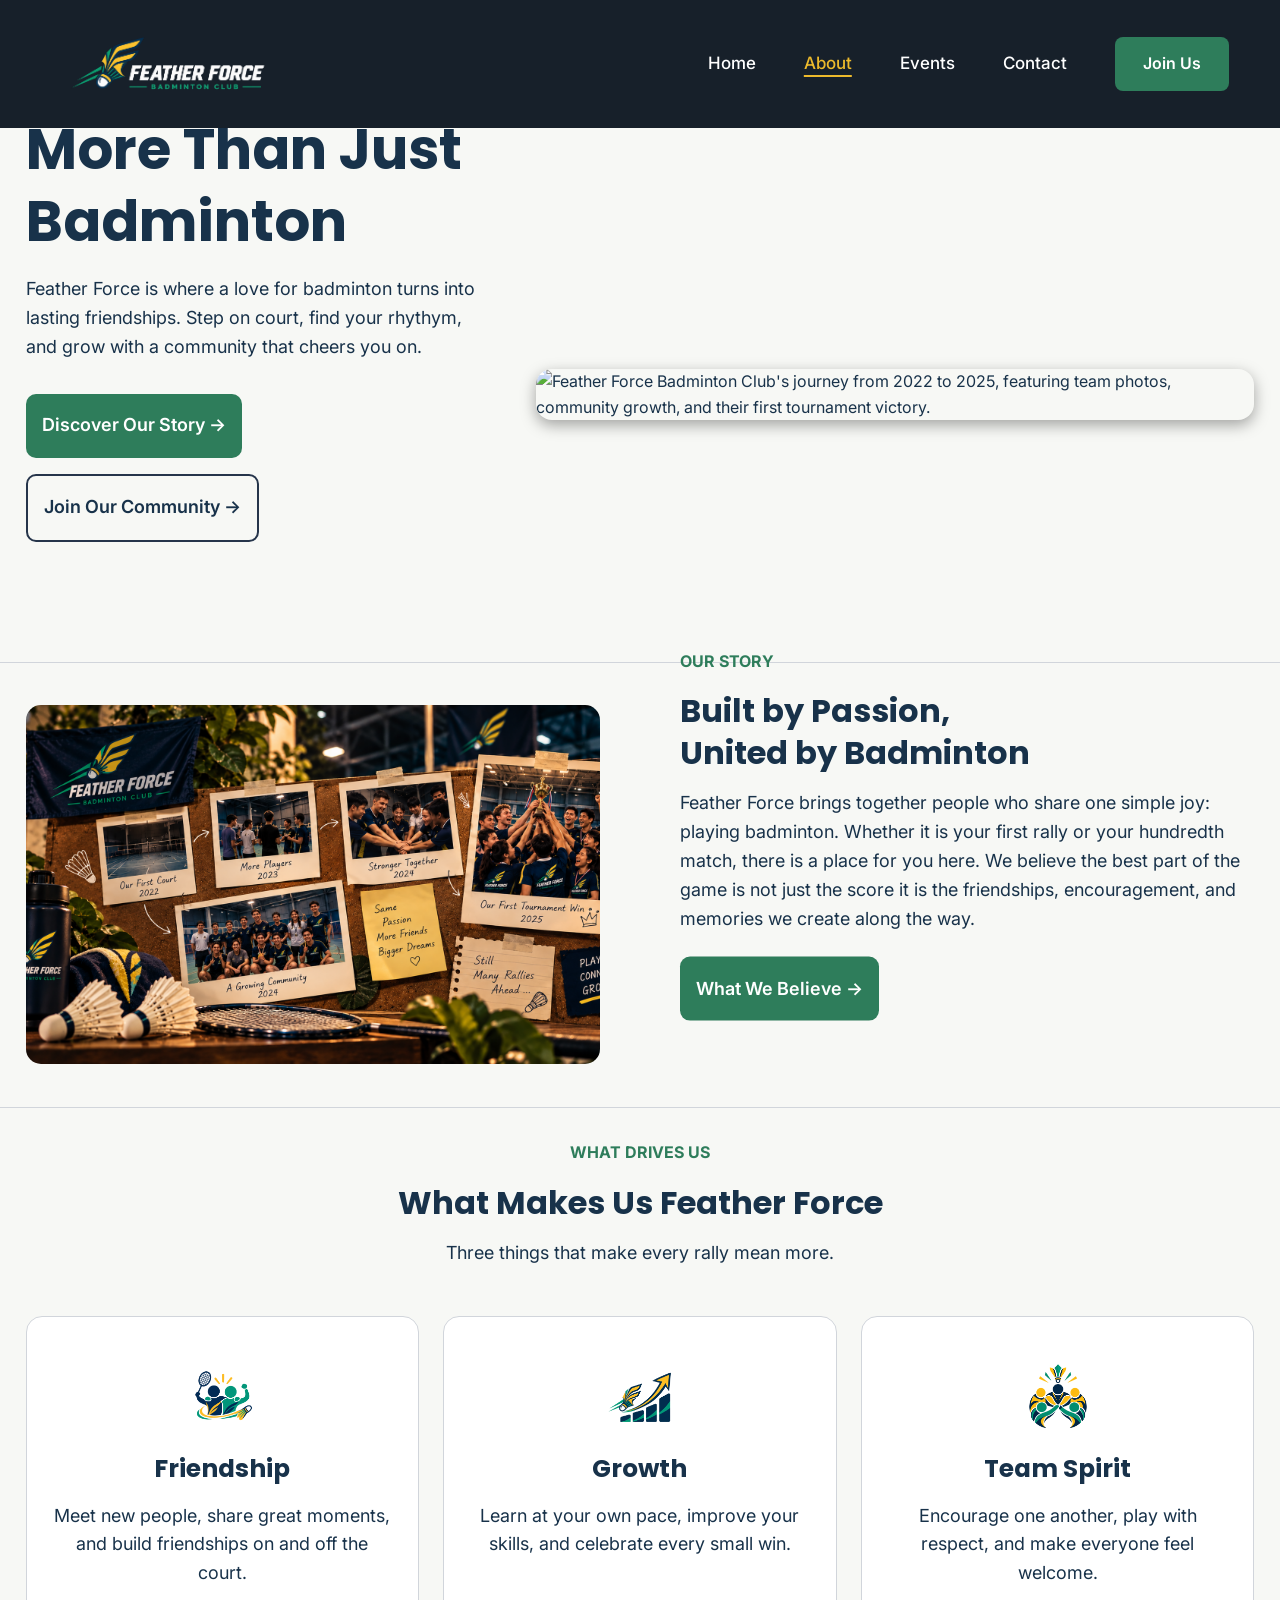
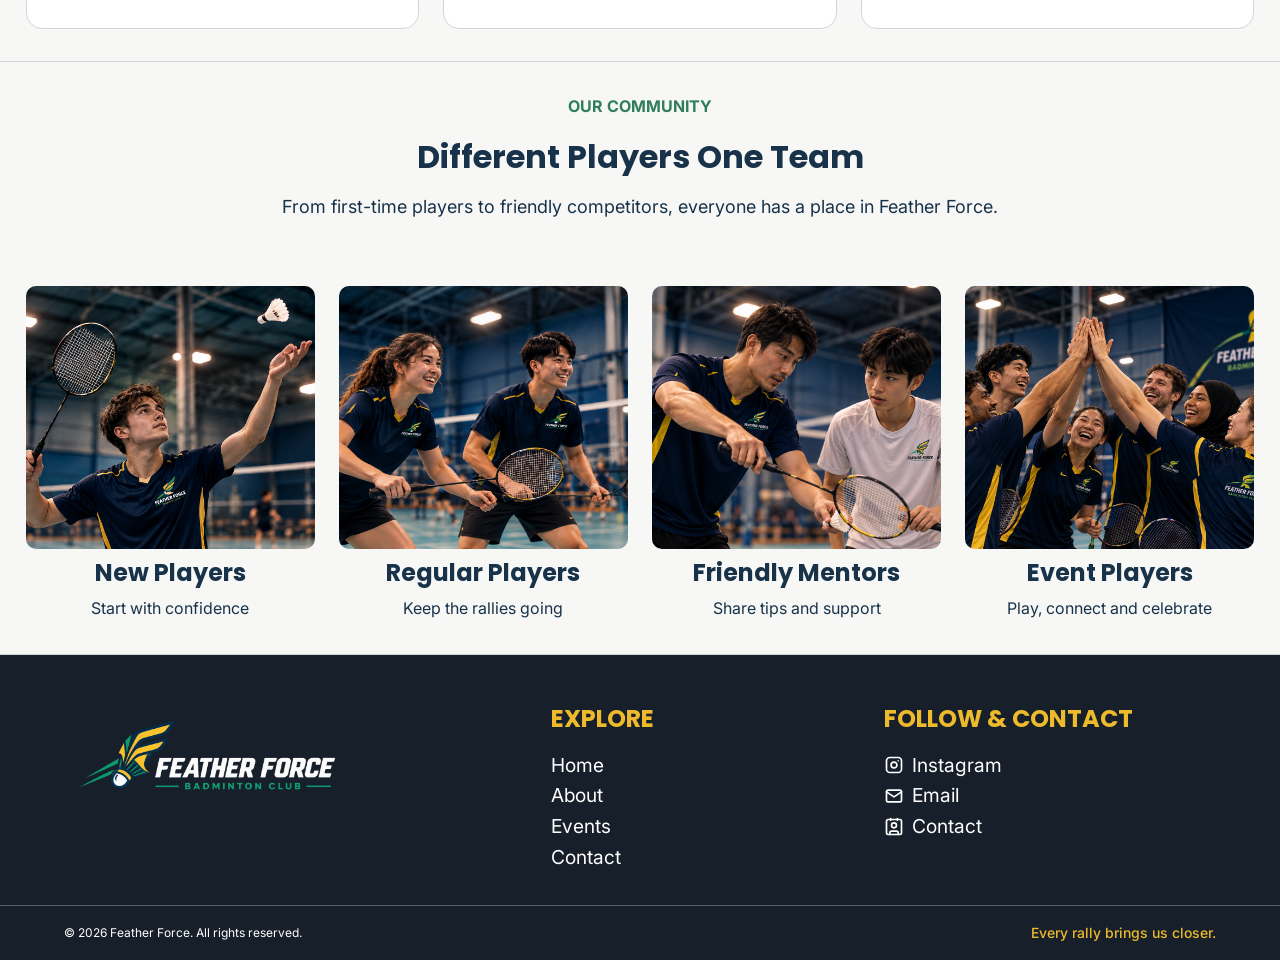
==== commit 4ccfb01d: "refactor: förbättra HTML-strukturen på startsidan och about-sidan" ====
--- a/about.html
+++ b/about.html
@@ -111,8 +111,9 @@
 
                 <!-- Hero-bild -->
                 <img src="images/about-page-hero-img.png"
-                  alt="Feather Force badminton players celebrating 
-                  a tournament victory with medals and a trophy."
+                  alt="Feather Force Badminton Club's journey from 2022
+                       to 2025, featuring team photos, community growth, and
+                       their first tournament victory."
                   class="hero-image"
                 >
             </div>
@@ -239,6 +240,109 @@
                             and make everyone feel welcome.
                         </p>
                     </article>
+                </div>
+            </div>
+        </section>
+
+        <!-- Our community - sektion  -->
+        <section class="community-section" id="our-community">
+
+            <!-- Behållare för hela community - sektionen -->
+            <div class="community-container">
+
+                <!-- Behållare för community innehållet -->
+                <div class="community-content">
+
+                    <!-- Etikett -->
+                    <span class="label">OUR COMMUNITY</span>
+
+                    <!-- Underrubrik nivå 2 -->
+                    <h2>Different Players One Team</h2>
+
+                    <!-- Beskrivande text -->
+                    <p>
+                        From first-time players to friendly 
+                        competitors, everyone has a place in Feather Force.
+                    </p>
+
+                    <!-- Behållare för de fyra community-korten -->
+                    <div class="community-grid">
+
+                        <!-- Kort 1: New players  -->
+                        <article class="community-card">
+
+                            <!-- Bild -->
+                            <img src="images/person1-team-section.png"
+                            alt=" New Feather Force badminton player preparing 
+                            to serve a shuttlecock." 
+                            class="community-img">
+                            
+                            <!-- Underrubrik 3 -->
+                            <h3>New Players</h3>
+
+                            <!-- BEskrivande text -->
+                            <p>
+                                Start with confidence
+                            </p>
+                        </article>
+
+
+                        <!-- Kort 2: Regular Players  -->
+                        <article class="community-card">
+
+                            <!-- Bild -->
+                            <img src="images/person2-team-section.png"
+                            alt="Two Feather Force badminton players ready
+                             for a doubles match." 
+                            class="community-img">
+                            
+                            <!-- Underrubrik 3 -->
+                            <h3>Regular Players</h3>
+
+                            <!-- BEskrivande text -->
+                            <p>
+                                Keep the rallies going
+                            </p>
+                        </article>
+
+
+                        <!-- Kort 3: Friendly Mentors  -->
+                        <article class="community-card">
+
+                            <!-- Bild -->
+                            <img src="images/person3-team-section.png"
+                            alt="Feather Force coach teaching a young 
+                             player badminton techniques." 
+                            class="community-img">
+                            
+                            <!-- Underrubrik 3 -->
+                            <h3>Friendly Mentors</h3>
+
+                            <!-- BEskrivande text -->
+                            <p>
+                                Share tips and support
+                            </p>
+                        </article>
+
+
+                        <!-- Kort 4: Event Players  -->
+                        <article class="community-card">
+
+                            <!-- Bild -->
+                            <img src="images/person4-team-sektion.png"
+                            alt="Feather Force badminton teammates 
+                              celebrating with a group high-five." 
+                            class="community-img">
+                            
+                            <!-- Underrubrik 3 -->
+                            <h3>Event Players</h3>
+
+                            <!-- BEskrivande text -->
+                            <p>
+                                Play, connect and celebrate
+                            </p>
+                        </article>
+                    </div>
                 </div>
             </div>
         </section>
--- a/css/about.css
+++ b/css/about.css
@@ -56,11 +56,7 @@
 
 
 /* ==========================
-  Our Story sektion - Mobile first 
-========================== */
-
-/* ==========================
-   STORY-SEKTION - MOBILE FIRST
+   Story-sektion - Mobile first
 ========================== */
 
 /* Behållare för bild och innehåll */
@@ -103,7 +99,149 @@
     max-width: 35ch;
     hyphens: auto;      /* Delar upp långa ord med bindestreck vid behov */
 }
-
+/*===================================================== */
+
+
+
+/* ==========================
+   Values-sektion - Mobile First
+========================== */
+
+/* Behållare för hela sektionen */
+.values-container {
+    padding: 2rem 5%;
+    border-bottom: 1px solid var(--color-border);
+}
+
+/* Behållare för rubrik och beskrivning */
+.values-content {
+    display: flex;
+    flex-direction: column;
+    align-items: center;
+    text-align: center;
+    gap: 1rem;
+}
+
+/* Sektionens rubrik */
+.values-content h2 {
+    font-size: 2rem;
+    max-width: 15ch;
+}
+
+/* Sektionens beskrivning */
+.values-content p {
+    font-size: 1rem;
+}
+
+/* Behållare för de tre korten */
+.values-grid {
+    display: grid;
+    grid-template-columns: 1fr;
+    gap: 1.5rem;
+    margin-top: 2rem;
+}
+
+/* Varje värderingskort */
+.value-card {
+    display: flex;
+    flex-direction: column;
+    align-items: center;
+    text-align: center;
+    gap: 1rem;
+
+    padding: 2rem 1.5rem;
+    background-color: var(--color-white);
+    border: 1px solid var(--color-border);
+    border-radius: 16px;
+}
+
+/* Kortets ikon */
+.value-icon {
+    display: block;
+    width: 4rem;
+    height: 4rem;
+    object-fit: contain;
+}
+
+/* Kortets rubrik */
+.value-card h3 {
+    font-size: 1.5rem;
+}
+
+/* Kortets beskrivning */
+.value-card p {
+    font-size: 1rem;
+}
+/* ========================== */
+
+
+/* ==========================
+  Our community sektion - Mobile first 
+========================== */
+
+
+/* Behållare för hela sektionen */
+.community-container {
+    padding: 2rem 5%;
+    border-bottom: 1px solid var(--color-border);
+}
+
+/* Sektionens rubrik och beskrivning */
+.community-content {
+    display: flex;
+    flex-direction: column;
+    align-items: center;
+    text-align: center;
+    gap: 1rem;
+}
+
+/* Större underrubrik */
+.community-content h2 {
+    font-size: 2rem;
+    max-width: 15ch;
+}
+
+/* Beskrivning */
+.community-content p {
+    font-size: 1rem;
+}
+
+/* Behållare för de fyra korten */
+.community-grid {
+    display: grid;
+    grid-template-columns: repeat(2, minmax(0,1fr));
+    gap: 1.5rem 1rem;
+    width: 100%;
+    margin-top: 1.5rem;
+}
+
+/* Innehållet i varje kort */
+.community-card {
+    display: flex;
+    flex-direction: column;
+    align-items: flex-start;
+    text-align: left;
+    gap: 0.4rem;
+}
+
+/* Kortets bild */
+.community-img {
+    display: block;
+    width: 100%;
+    aspect-ratio: 1.1 / 1;
+    object-fit: cover;
+    border-radius: 10px;
+}
+
+/* Större underrubrik 3 */
+.community-card h3 {
+    font-size: 1.3rem;
+}
+
+/* Kortets beskrivning */
+.community-card p {
+    font-size: 1rem;
+}
 
 
 
@@ -115,76 +253,173 @@
 
 @media (min-width: 1024px){
 
-    /* Två kolumner för text och bild */
-    .hero-container {
-        display: grid;
-        grid-template-columns: 2fr 3fr;
+        /* Två kolumner för text och bild */
+        .hero-container {
+            display: grid;
+            grid-template-columns: 2fr 3fr;
+            align-items: center;
+            padding: 2rem 2%;
+            gap: 2rem;
+        }
+
+        /* Flyttar hero-innehållet uppåt */
+        .hero-content{
+            transform: translateY(-5rem);
+        }
+        
+        /* Större huvudrubrik på laptop */
+        .hero-content h1{
+            font-size: 3.5rem;
+        }
+
+        /* Anpassar textstorlek */
+        .hero-content p{
+            font-size: 1.125rem;
+            max-width: 42ch;
+            margin-bottom: 1rem;
+        }
+
+        /* Anpassar hero-bilden till sin kolumn */
+        .hero-container img {
+            display: block;
+            width: 100%;
+            height: auto;
+            border-radius: 1rem;
+            margin:0;
+        
+        }
+
+        /* Större knappar med mer mellanrum */
+        .button{
+            font-size: 1.125rem;
+            padding: 1.10rem 1rem;
+            margin-right: 1rem;
+        }
+        /*===================================================== */
+
+
+        /* ==========================================
+    Story-sektion för laptop –  1024px
+    ========================================== */
+
+    /* Bild och text placeras bredvid varandra */
+        .story-container {
+            grid-template-columns: 1fr 1fr;
+            align-items: center;
+            gap: 5rem;
+            padding: 2rem 2%;
+        }
+
+        /* Flytta upp hela story-content */
+        .story-content{
+            transform: translateY(-2.9rem);
+        }
+
+        /* Större rubrik på laptop */
+        .story-content h2 {
+            font-size: 2rem;
+        }
+
+        /* Begränsar textens bredd och anpassa storlek */
+        .story-content p {
+            max-width: 55ch;
+            font-size: 1.125rem;
+        }
+        /* =========================================== */
+
+
+        /* ==========================================
+    Values-sektion för laptop –  1024px
+    ========================================== */
+    /* Behållare för hela sektionen */
+    .values-container {
+            padding: 2rem 2%;
+        }
+
+        /* Större rubrik */
+        .values-content h2 {
+            font-size: 2rem;
+            max-width: none;
+        }
+
+        /* Större text */
+        .values-content p{
+            font-size: 1.125rem;
+        }
+
+        /* Tre kort bredvid varandra */
+        .values-grid {
+            grid-template-columns: repeat(3, minmax(0, 1fr));
+            gap: 1.5rem;
+            margin-top: 3rem;
+        }
+
+        /* Mer utrymme i korten */
+        .value-card {
+            padding: 2.5rem 1.5rem;
+        }
+
+        /* Större ikoner */
+        .value-icon {
+            width: 5rem;
+            height: 5rem;
+        }
+
+        /* Större rubriker */
+        .value-card h3 {
+            font-size: 1.55rem;
+        }
+
+        /* Större beskrivande text */
+        .value-card p {
+            font-size: 1.125rem;
+            max-width: 35ch;
+        }
+        /* ================================= */
+
+
+    /* ==========================================
+    Our community -sektion för laptop –  1024px
+    ========================================== */
+    
+    /* Behållare för hela our community - sektion */
+    .community-container{
+        padding: 2rem 2%;
+    }
+
+    /* Fyra kort bredvid varandra  */
+    .community-grid{
+        grid-template-columns: repeat(4, minmax(0,1fr));
+        margin-top: 3rem;
+        gap: 1.5rem;
+    }
+
+    /* Centerera kortets innehåll */
+    .community-card{
         align-items: center;
-        padding: 2rem 2%;
-        gap: 2rem;
-    }
-
-    /* Flyttar hero-innehållet uppåt */
-    .hero-content{
-        transform: translateY(-5rem);
-    }
-    
-    /* Större huvudrubrik på laptop */
-    .hero-content h1{
-        font-size: 3.5rem;
-    }
-
-    /* Anpassar textstorlek */
-    .hero-content p{
+        text-align: center;
+        gap: 0.5rem;
+    }
+
+    /* Större underrubrik 2 */
+    .community-content h2{
+        font-size: 2rem;
+        max-width: none;
+    }
+
+    /* Större beskrivande text */
+    .community-content p{
         font-size: 1.125rem;
-        max-width: 42ch;
-        margin-bottom: 1rem;
-    }
-
-    /* Anpassar hero-bilden till sin kolumn */
-    .hero-container img {
-        display: block;
-        width: 100%;
-        height: auto;
-        border-radius: 1rem;
-        margin:0;
-       
-    }
-
-    /* Större knappar med mer mellanrum */
-    .button{
-        font-size: 1.125rem;
-        padding: 1.10rem 1rem;
-        margin-right: 1rem;
-    }
-
-
-    /* ==========================================
-   Story-sektion för laptop –  1024px
-   ========================================== */
-
-   /* Bild och text placeras bredvid varandra */
-    .story-container {
-        grid-template-columns: 1fr 1fr;
-        align-items: center;
-        gap: 5rem;
-        padding: 2rem 2%;
-    }
-
-    /* Flytta upp hela story-content */
-    .story-content{
-        transform: translateY(-2.9rem);
-    }
-
-    /* Större rubrik på laptop */
-    .story-content h2 {
-        font-size: 2rem;
-    }
-
-    /* Begränsar textens bredd och anpassa storlek */
-    .story-content p {
-        max-width: 55ch;
-        font-size: 1.125rem;
+    }
+
+    /* Större underrubrik 3 */
+    .community-card h3{
+        font-size: 1.5rem;
+    }
+
+    /* Större beskrivande text */
+    .community-card p{
+        font-size: 1rem;
     }
 }
 
@@ -224,7 +459,7 @@
 
     /* Anpassar storleken på hero-etiketten */
     .hero-content .label {
-        font-size: 1.25rem;
+        font-size: 1.5rem;
     }
 
     /* Anpassar knappar för stora skärmar */
@@ -247,7 +482,7 @@
    /* Större avstånd mellan bild och text */
     .story-container {
         gap: 10rem;
-        padding: 5rem 4%;
+        padding: 2rem 2%;
     }
     
     /* Anpassa etikett storlek */
@@ -267,12 +502,98 @@
 
     /* Större beskrivande text */
     .story-content p{
-        font-size: 1.25rem;
+        font-size: 1.5rem;
     }
 
     /* Anpassar knappar för stora skärmar */
     .story-content a {
         transform: translateY(1rem);
     }
+    /*===================================================== */
+
+
+   /* ==========================================
+   Values-sektion för desktop –  2650px
+   ========================================== */
+
+   /* Behållare för hela sektionen */
+   .values-container {
+        padding: 2rem 2%;
+    }
+
+    /* Större rubrik */
+    .values-content h2 {
+        font-size: 5.5rem;
+    }
+
+    /* Större text */
+    .values-content p{
+        font-size: 1.5rem;
+    }
+
+    /* Större etikett */
+    .values-content .label{
+        font-size: 1.5rem;
+    }
+
+    /* Mer utrymme i korten */
+    .value-card {
+        padding: 4rem ;
+    }
+
+    /* Större ikoner */
+    .value-icon {
+        width: 8rem;
+        height: 8rem;
+    }
+
+    /* Större rubriker */
+    .value-card h3 {
+        font-size: 2.5rem;
+    }
+
+    /* Större beskrivande text */
+    .value-card p {
+        font-size: 1.5rem;
+    }
+    /* ================================= */
+
+
+    /* ==========================================
+    Our community -sektion för desktop –  2650px
+   ========================================== */
+
+    /* Större underrubrik 2 */
+    .community-content h2{
+        font-size: 5.5rem;
+        max-width: none;
+    }
+
+    /* Större etikett */
+    .community-content .label{
+        font-size: 1.5rem;
+    }
+
+    /* Större beskrivande text */
+    .community-content p{
+        font-size: 1.5rem;
+    }
+
+    /* Större underrubrik 3 */
+    .community-card h3{
+        font-size: 2.5rem;
+    }
+
+    /* Större beskrivande text */
+    .community-card p{
+        font-size: 1.5rem;
+    }
+
+
+
+
+    
+
+
 
 }
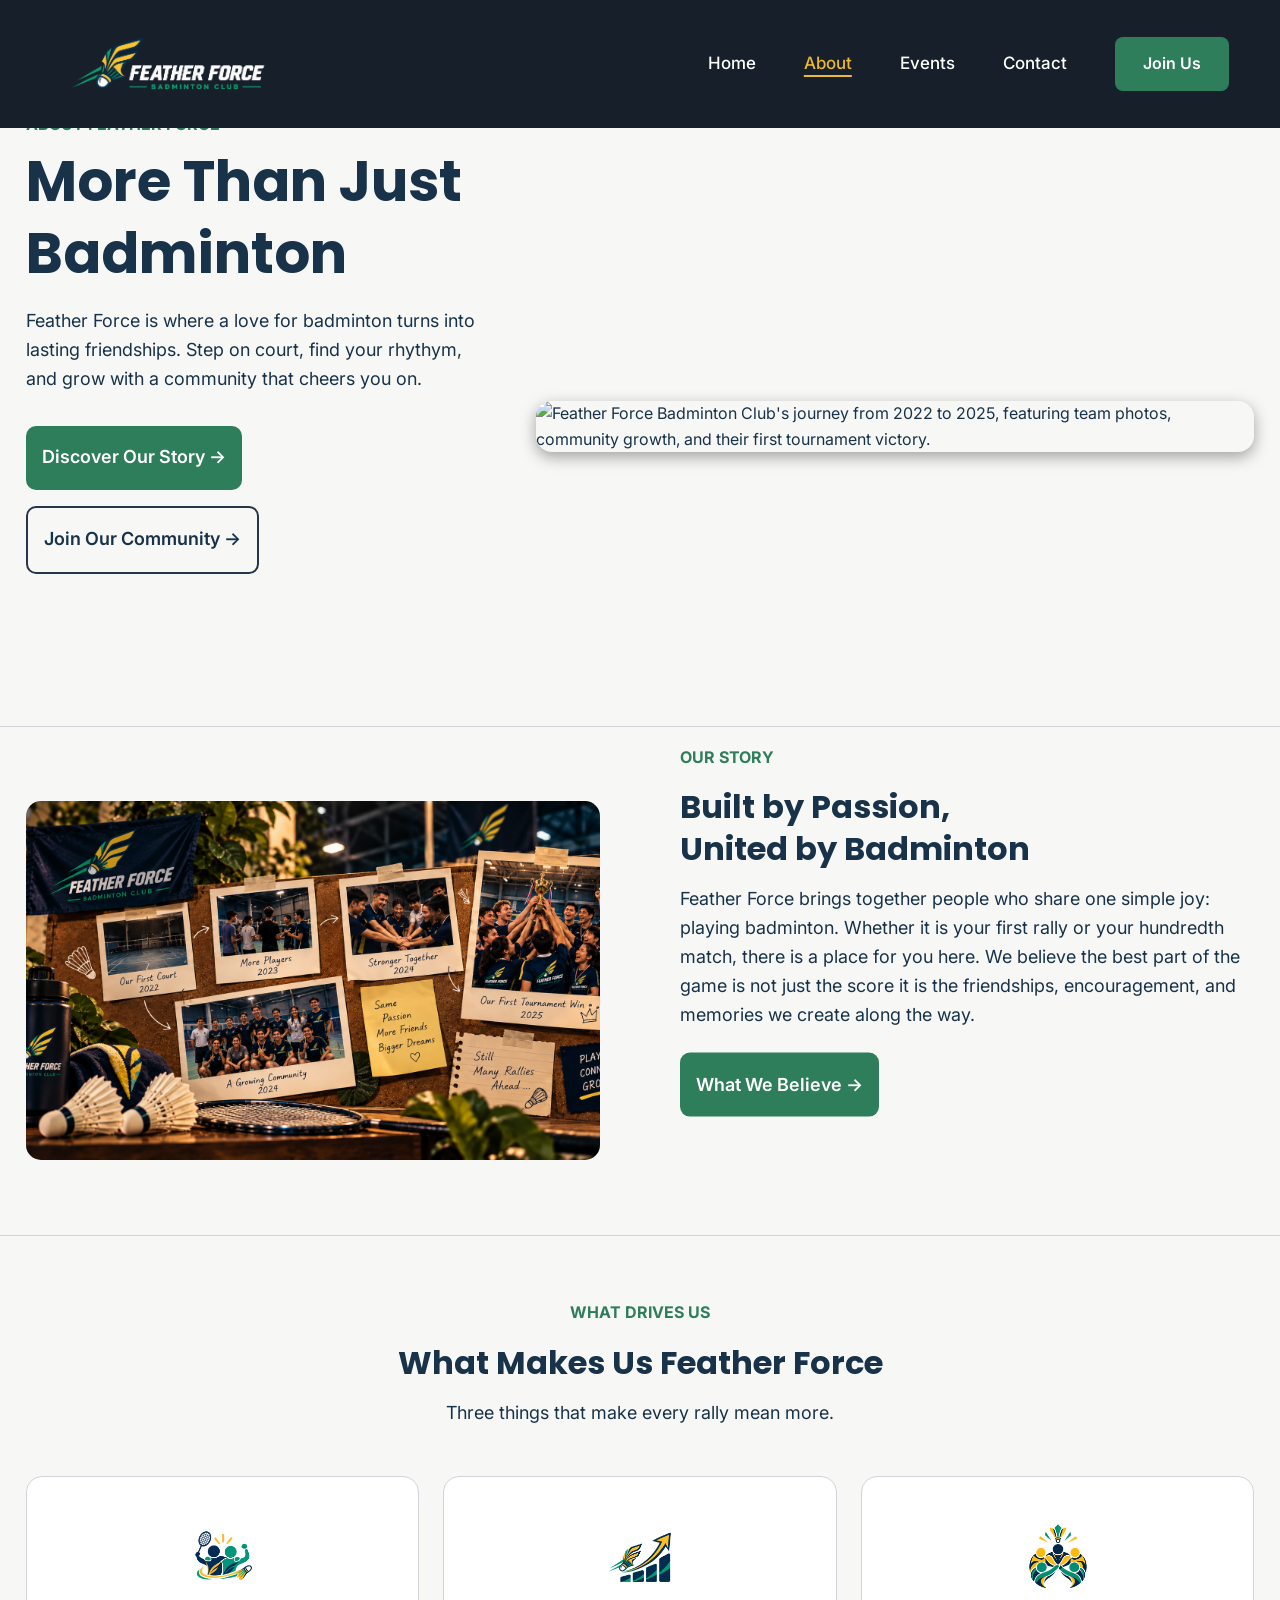
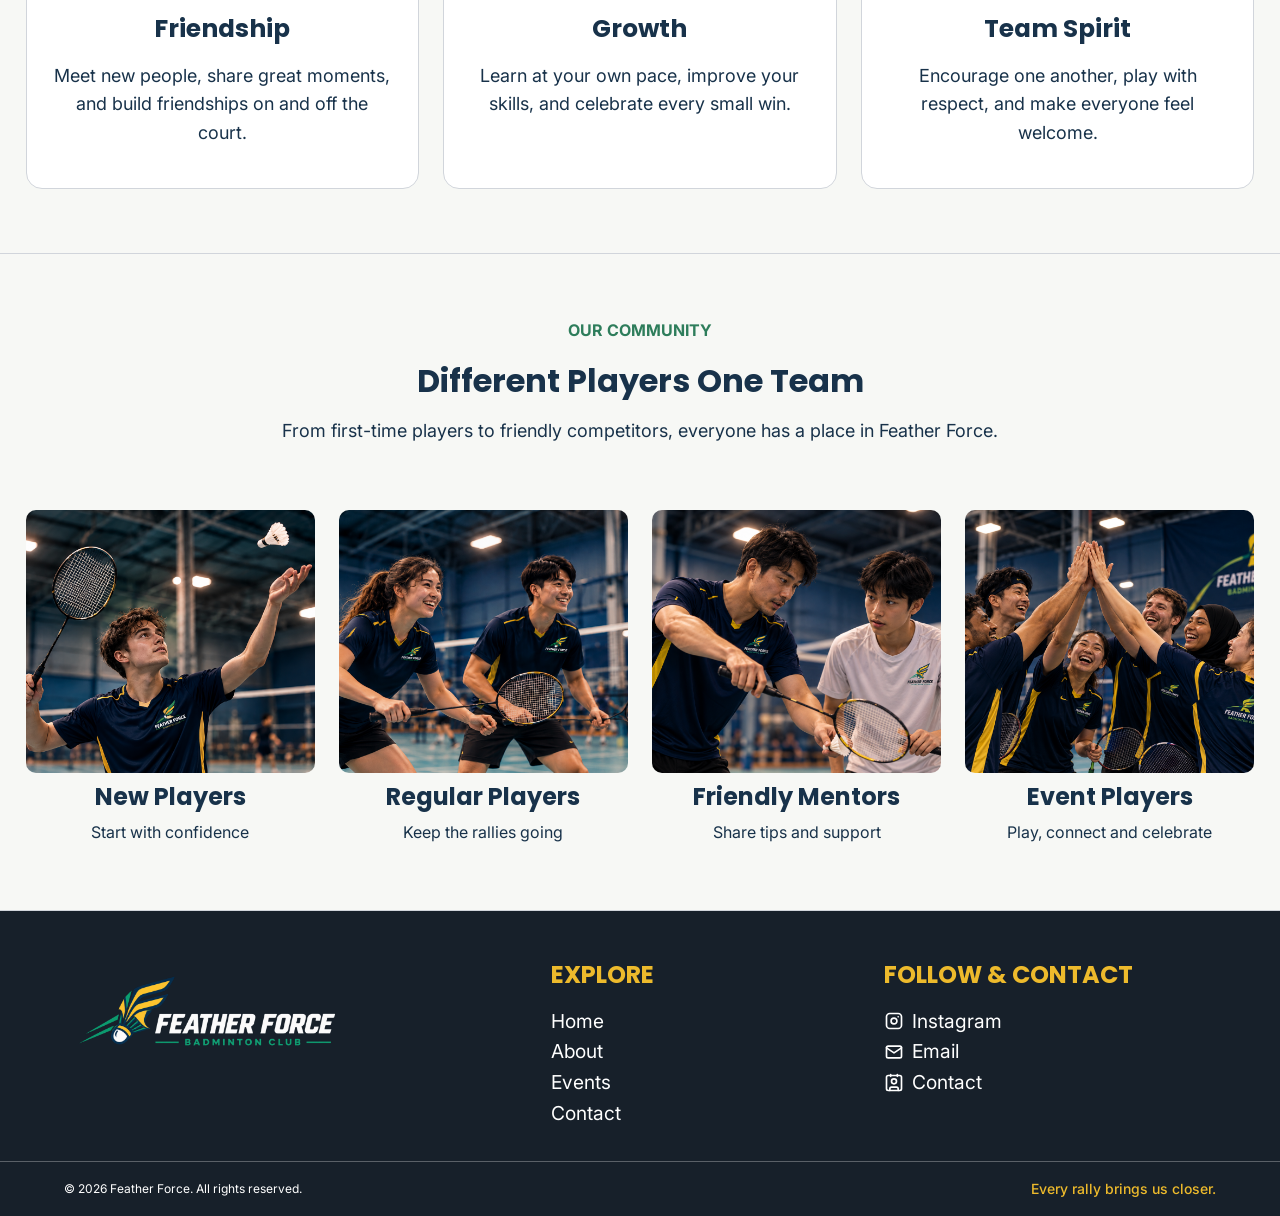
==== commit 86d9d208: "fix: lägga till sektions-ID på startsidan och about-sidan" ====
--- a/about.html
+++ b/about.html
@@ -121,7 +121,7 @@
 
 
          <!-- Story sektion -->
-        <section class="story-section">
+        <section class="story-section" id="our-story">
 
             <!-- Story Inehållet behållare  -->
             <div class="story-container">
--- a/css/about.css
+++ b/css/about.css
@@ -258,7 +258,7 @@
             display: grid;
             grid-template-columns: 2fr 3fr;
             align-items: center;
-            padding: 2rem 2%;
+            padding: 4rem 2%;
             gap: 2rem;
         }
 
@@ -307,7 +307,7 @@
             grid-template-columns: 1fr 1fr;
             align-items: center;
             gap: 5rem;
-            padding: 2rem 2%;
+            padding: 4rem 2%;
         }
 
         /* Flytta upp hela story-content */
@@ -333,7 +333,7 @@
     ========================================== */
     /* Behållare för hela sektionen */
     .values-container {
-            padding: 2rem 2%;
+            padding: 4rem 2%;
         }
 
         /* Större rubrik */
@@ -384,7 +384,7 @@
     
     /* Behållare för hela our community - sektion */
     .community-container{
-        padding: 2rem 2%;
+        padding: 4rem 2%;
     }
 
     /* Fyra kort bredvid varandra  */
@@ -436,7 +436,7 @@
         display: grid;
         grid-template-columns: 2fr 3fr;
         align-items: center;
-        padding: 2rem 2%;
+        padding: 8rem 2%;
         gap: 4rem;
     }
 
@@ -482,7 +482,7 @@
    /* Större avstånd mellan bild och text */
     .story-container {
         gap: 10rem;
-        padding: 2rem 2%;
+        padding: 8rem 2%;
     }
     
     /* Anpassa etikett storlek */
@@ -518,7 +518,7 @@
 
    /* Behållare för hela sektionen */
    .values-container {
-        padding: 2rem 2%;
+        padding: 8rem 2%;
     }
 
     /* Större rubrik */
@@ -563,6 +563,11 @@
     Our community -sektion för desktop –  2650px
    ========================================== */
 
+    /* Anpassa behållare för community sektion  */
+    .community-container{
+        padding: 8rem 2%;
+    }
+
     /* Större underrubrik 2 */
     .community-content h2{
         font-size: 5.5rem;
